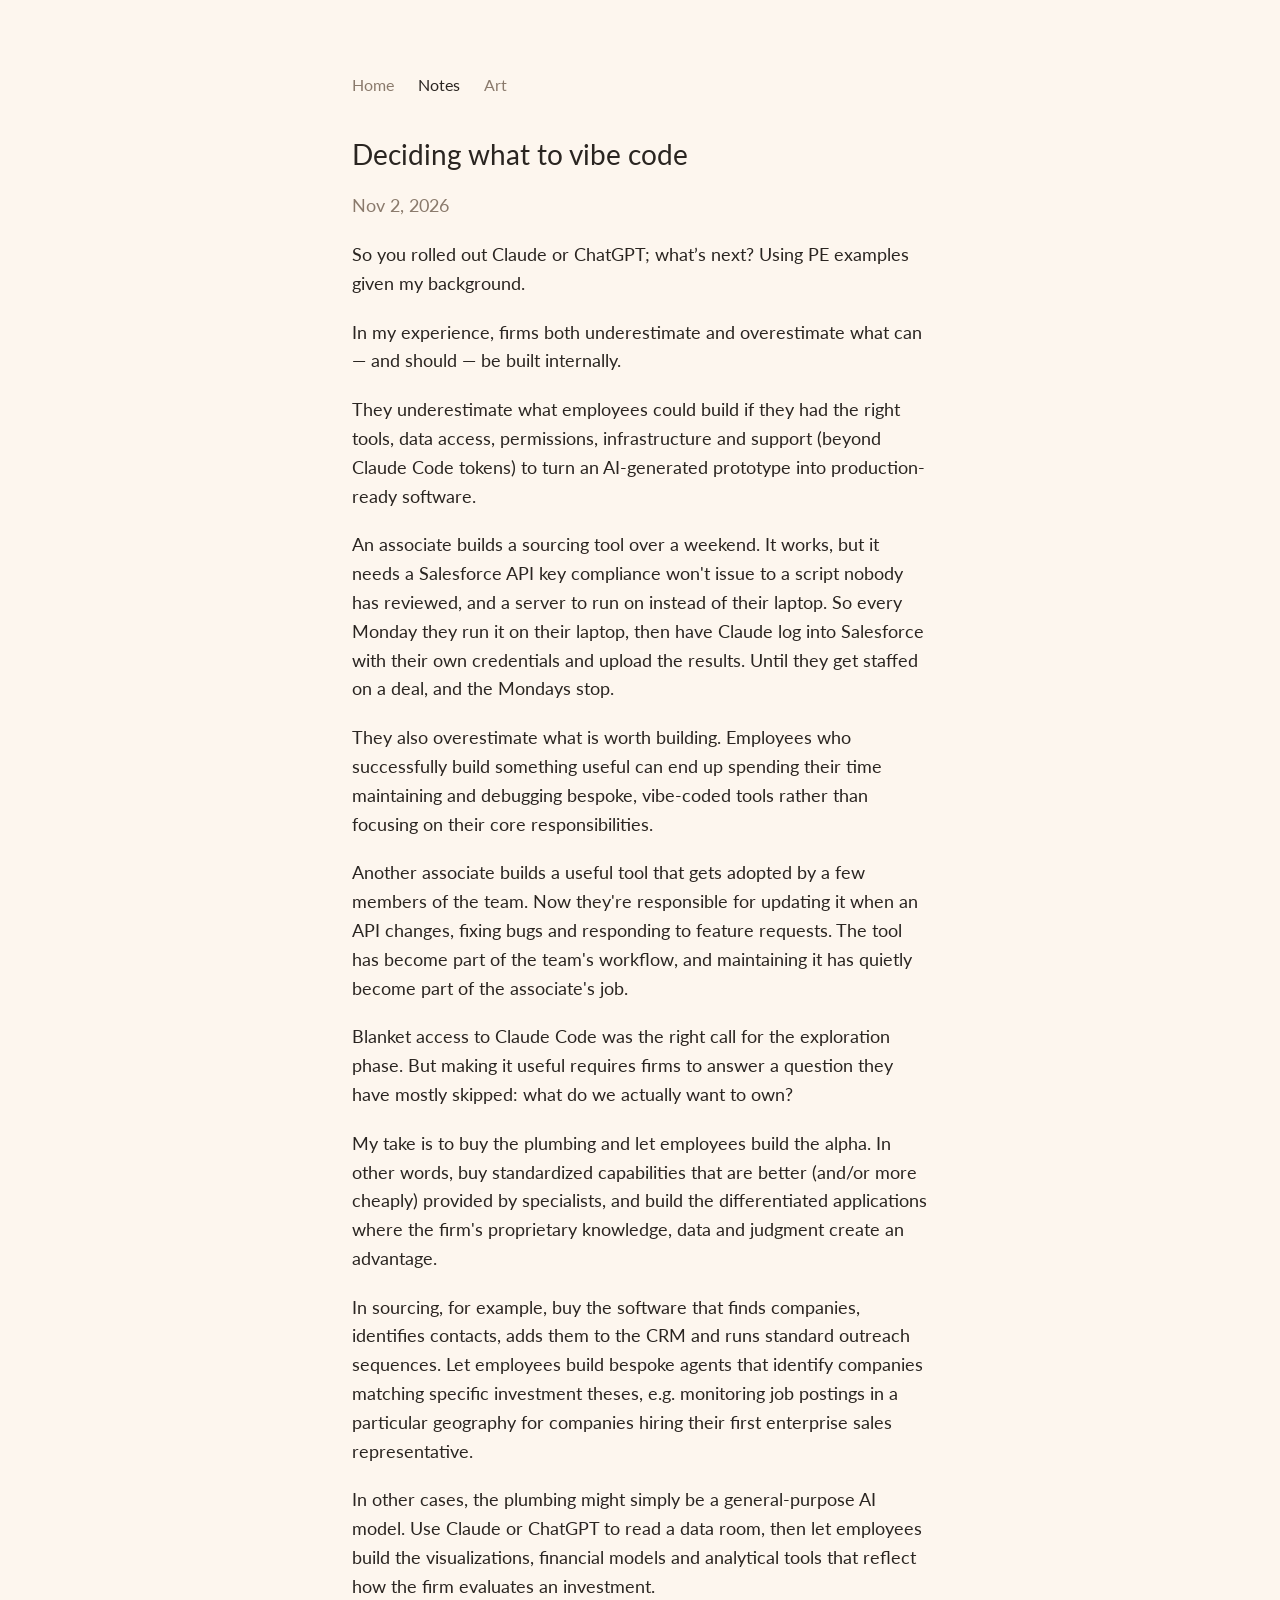
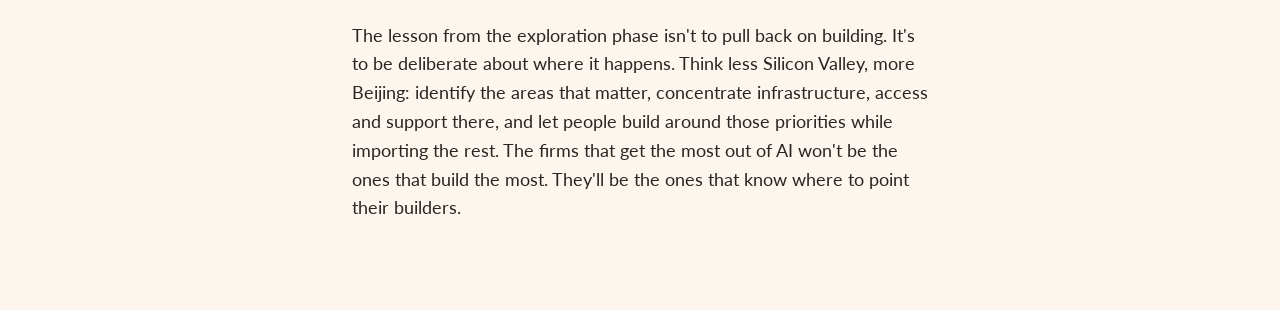
==== posts/deciding-what-to-vibe-code.html @ de211b29 "Create deciding-what-to-vibe-code.html" ====
<!doctype html>
<html lang="en">
<head>
<title>Deciding what to vibe code</title>
<meta charset="utf-8">
<meta name="viewport" content="width=device-width, initial-scale=1, viewport-fit=cover">
<link rel="stylesheet" href="https://fonts.googleapis.com/css2?family=Lato:ital,wght@0,400;0,700;1,400&display=swap">
<link rel="stylesheet" href="../style.css">
</head>
<body>
<div class="page">
  <nav aria-label="Pages">
    <a href="../index.html">Home</a>
    <a href="../writing.html" aria-current="page">Notes</a>
    <a href="../art.html">Art</a>
  </nav>
  <main>
    <h1>Deciding what to vibe code</h1>
    <p class="muted">Nov 2, 2026</p>
    <p>So you rolled out Claude or ChatGPT; what’s next? Using PE examples given my background.</p>
    <p>In my experience, firms both underestimate and overestimate what can — and should — be built internally.</p>
    <p>They underestimate what employees could build if they had the right tools, data access, permissions, infrastructure and support (beyond Claude Code tokens) to turn an AI-generated prototype into production-ready software.</p>
    <p>An associate builds a sourcing tool over a weekend. It works, but it needs a Salesforce API key compliance won&#x27;t issue to a script nobody has reviewed, and a server to run on instead of their laptop. So every Monday they run it on their laptop, then have Claude log into Salesforce with their own credentials and upload the results. Until they get staffed on a deal, and the Mondays stop.</p>
    <p>They also overestimate what is worth building. Employees who successfully build something useful can end up spending their time maintaining and debugging bespoke, vibe-coded tools rather than focusing on their core responsibilities.</p>
    <p>Another associate builds a useful tool that gets adopted by a few members of the team. Now they&#x27;re responsible for updating it when an API changes, fixing bugs and responding to feature requests. The tool has become part of the team&#x27;s workflow, and maintaining it has quietly become part of the associate&#x27;s job.</p>
    <p>Blanket access to Claude Code was the right call for the exploration phase. But making it useful requires firms to answer a question they have mostly skipped: what do we actually want to own?</p>
    <p>My take is to buy the plumbing and let employees build the alpha. In other words, buy standardized capabilities that are better (and/or more cheaply) provided by specialists, and build the differentiated applications where the firm&#x27;s proprietary knowledge, data and judgment create an advantage.</p>
    <p>In sourcing, for example, buy the software that finds companies, identifies contacts, adds them to the CRM and runs standard outreach sequences. Let employees build bespoke agents that identify companies matching specific investment theses, e.g. monitoring job postings in a particular geography for companies hiring their first enterprise sales representative.</p>
    <p>In other cases, the plumbing might simply be a general-purpose AI model. Use Claude or ChatGPT to read a data room, then let employees build the visualizations, financial models and analytical tools that reflect how the firm evaluates an investment.</p>
    <p>The lesson from the exploration phase isn&#x27;t to pull back on building. It&#x27;s to be deliberate about where it happens. Think less Silicon Valley, more Beijing: identify the areas that matter, concentrate infrastructure, access and support there, and let people build around those priorities while importing the rest. The firms that get the most out of AI won&#x27;t be the ones that build the most. They&#x27;ll be the ones that know where to point their builders.</p>
  </main>
</div>
</body>
</html>
---- style.css ----
:root {
  --bg: #fdf6ee; --fg: #2a2521; --muted: #8a7a6c; --rule: #ecdfd2; --accent: #c2622a;
  --body: Lato, "Segoe UI", Calibri, sans-serif;
}
@media (prefers-color-scheme: dark) {
  :root:not([data-theme="light"]) { --bg: #1e1915; --fg: #f1e9e0; --muted: #a2948a; --rule: #342c26; --accent: #e8955f; color-scheme: dark; }
}
:root[data-theme="dark"] { --bg: #1e1915; --fg: #f1e9e0; --muted: #a2948a; --rule: #342c26; --accent: #e8955f; color-scheme: dark; }
body {
  background: var(--bg); color: var(--fg);
  font-family: var(--body); font-size: 1.125rem; line-height: 1.6;
  padding-left: max(16px, env(safe-area-inset-left, 0px));
  padding-right: max(16px, env(safe-area-inset-right, 0px));
  padding-block: 0;
}
.page { max-width: 36rem; margin: 0 auto; padding-block: 4rem 5rem; display: grid; gap: 2.5rem; }
nav { display: flex; gap: 1.5rem; font-size: 1rem; }
nav a { color: var(--muted); text-decoration: none; }
nav a:hover, nav a[aria-current="page"] { color: var(--fg); }
h1 { font-size: 1.75rem; font-weight: 400; margin: 0; line-height: 1.2; text-wrap: balance; }
p { margin: 0; }
main { display: grid; gap: 1.25rem; }
a { color: var(--accent); text-decoration: underline; text-decoration-thickness: 1px; text-underline-offset: 3px; }
a:focus-visible { outline: 2px solid var(--accent); outline-offset: 3px; }
.muted { color: var(--muted); }
ul.posts { list-style: none; margin: 0; padding: 0; display: grid; }
ul.posts li { display: flex; flex-wrap: wrap; justify-content: space-between; gap: 0.25rem 1rem; padding-block: 0.75rem; border-bottom: 1px solid var(--rule); }
ul.posts li a { color: var(--fg); text-decoration: none; min-width: 0; }
ul.posts li a:hover { color: var(--accent); }
ul.posts time { color: var(--muted); font-size: 0.95rem; font-variant-numeric: tabular-nums; }
.art { display: grid; grid-template-columns: repeat(auto-fill, minmax(10rem, 1fr)); gap: 1rem; }
.art img { width: 100%; max-width: 100%; height: auto; display: block; }
.art figcaption { color: var(--muted); font-size: 0.95rem; margin-top: 0.35rem; }
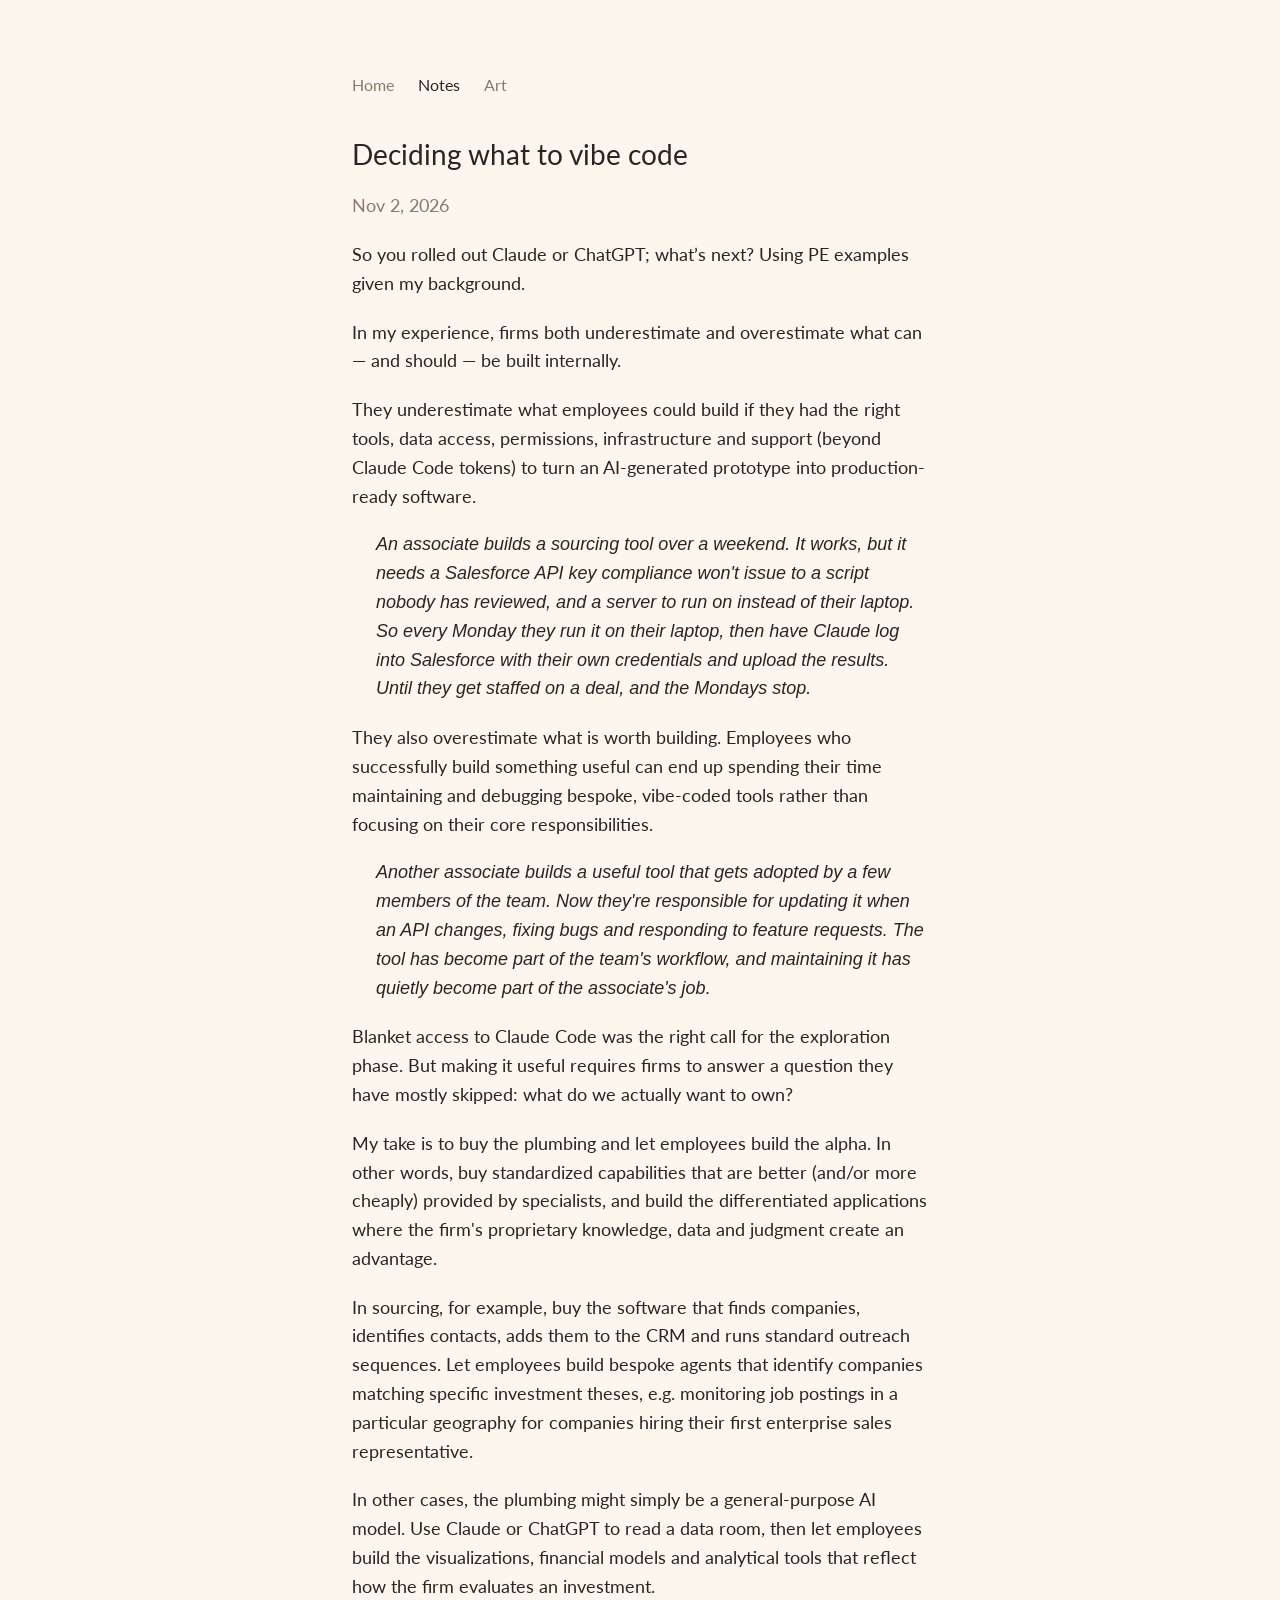
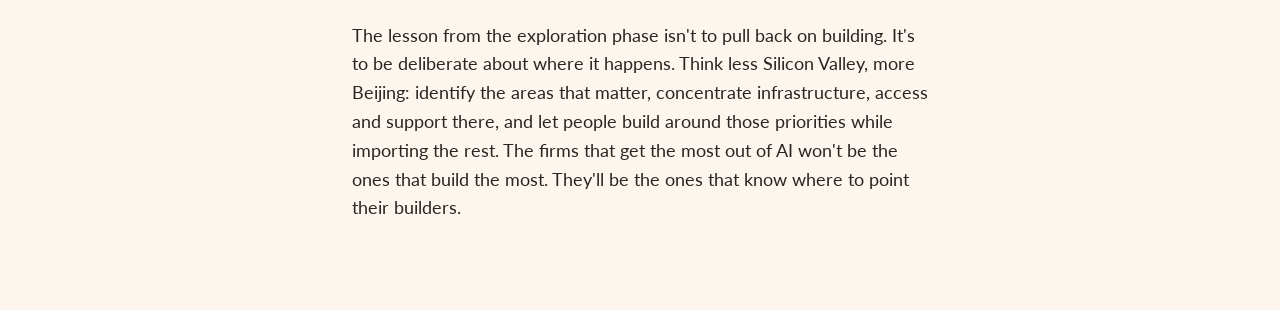
==== commit 6c5cda74: "Update deciding-what-to-vibe-code.html" ====
--- a/posts/deciding-what-to-vibe-code.html
+++ b/posts/deciding-what-to-vibe-code.html
@@ -20,9 +20,9 @@
     <p>So you rolled out Claude or ChatGPT; what’s next? Using PE examples given my background.</p>
     <p>In my experience, firms both underestimate and overestimate what can — and should — be built internally.</p>
     <p>They underestimate what employees could build if they had the right tools, data access, permissions, infrastructure and support (beyond Claude Code tokens) to turn an AI-generated prototype into production-ready software.</p>
-    <p>An associate builds a sourcing tool over a weekend. It works, but it needs a Salesforce API key compliance won&#x27;t issue to a script nobody has reviewed, and a server to run on instead of their laptop. So every Monday they run it on their laptop, then have Claude log into Salesforce with their own credentials and upload the results. Until they get staffed on a deal, and the Mondays stop.</p>
+    <p class="example">An associate builds a sourcing tool over a weekend. It works, but it needs a Salesforce API key compliance won&#x27;t issue to a script nobody has reviewed, and a server to run on instead of their laptop. So every Monday they run it on their laptop, then have Claude log into Salesforce with their own credentials and upload the results. Until they get staffed on a deal, and the Mondays stop.</p>
     <p>They also overestimate what is worth building. Employees who successfully build something useful can end up spending their time maintaining and debugging bespoke, vibe-coded tools rather than focusing on their core responsibilities.</p>
-    <p>Another associate builds a useful tool that gets adopted by a few members of the team. Now they&#x27;re responsible for updating it when an API changes, fixing bugs and responding to feature requests. The tool has become part of the team&#x27;s workflow, and maintaining it has quietly become part of the associate&#x27;s job.</p>
+    <p class="example">Another associate builds a useful tool that gets adopted by a few members of the team. Now they&#x27;re responsible for updating it when an API changes, fixing bugs and responding to feature requests. The tool has become part of the team&#x27;s workflow, and maintaining it has quietly become part of the associate&#x27;s job.</p>
     <p>Blanket access to Claude Code was the right call for the exploration phase. But making it useful requires firms to answer a question they have mostly skipped: what do we actually want to own?</p>
     <p>My take is to buy the plumbing and let employees build the alpha. In other words, buy standardized capabilities that are better (and/or more cheaply) provided by specialists, and build the differentiated applications where the firm&#x27;s proprietary knowledge, data and judgment create an advantage.</p>
     <p>In sourcing, for example, buy the software that finds companies, identifies contacts, adds them to the CRM and runs standard outreach sequences. Let employees build bespoke agents that identify companies matching specific investment theses, e.g. monitoring job postings in a particular geography for companies hiring their first enterprise sales representative.</p>
--- a/style.css
+++ b/style.css
@@ -23,6 +23,7 @@
 a { color: var(--accent); text-decoration: underline; text-decoration-thickness: 1px; text-underline-offset: 3px; }
 a:focus-visible { outline: 2px solid var(--accent); outline-offset: 3px; }
 .muted { color: var(--muted); }
+.example { font-style: italic; margin-left: 1.5rem; }
 ul.posts { list-style: none; margin: 0; padding: 0; display: grid; }
 ul.posts li { display: flex; flex-wrap: wrap; justify-content: space-between; gap: 0.25rem 1rem; padding-block: 0.75rem; border-bottom: 1px solid var(--rule); }
 ul.posts li a { color: var(--fg); text-decoration: none; min-width: 0; }
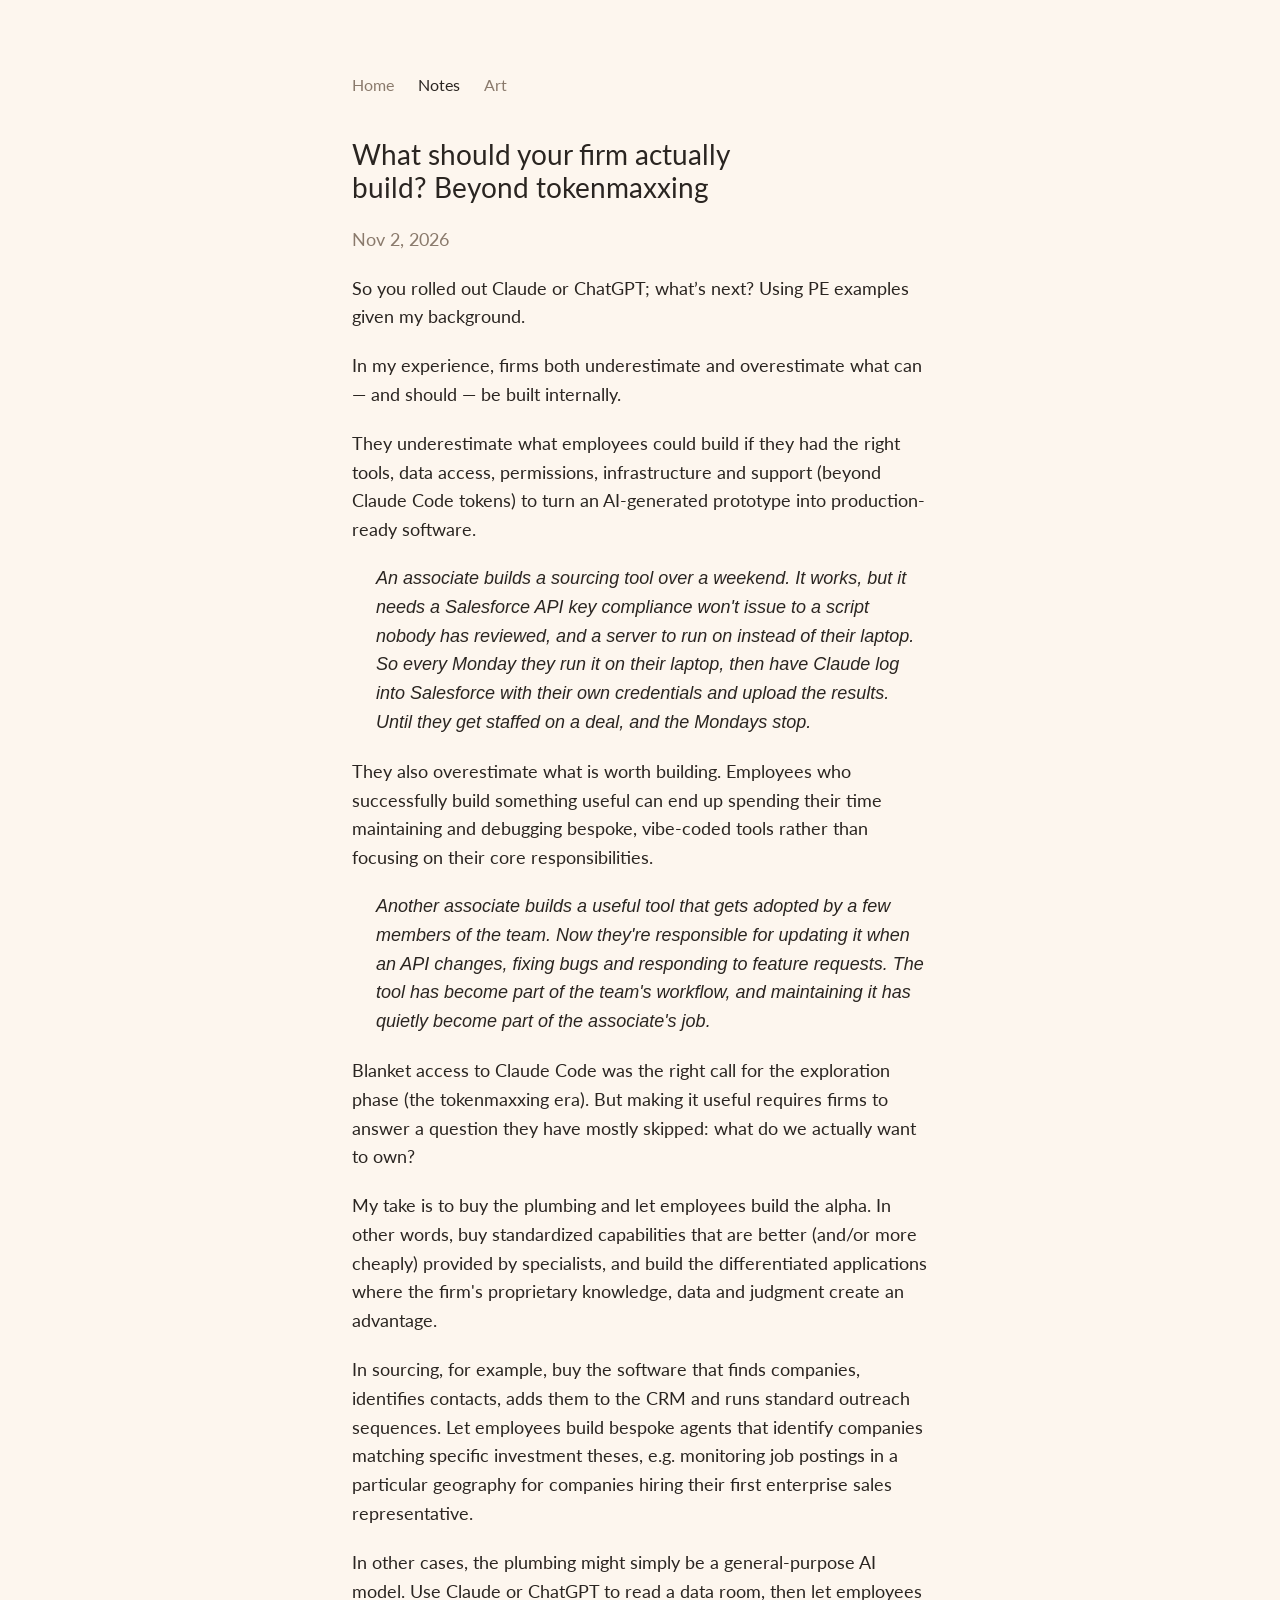
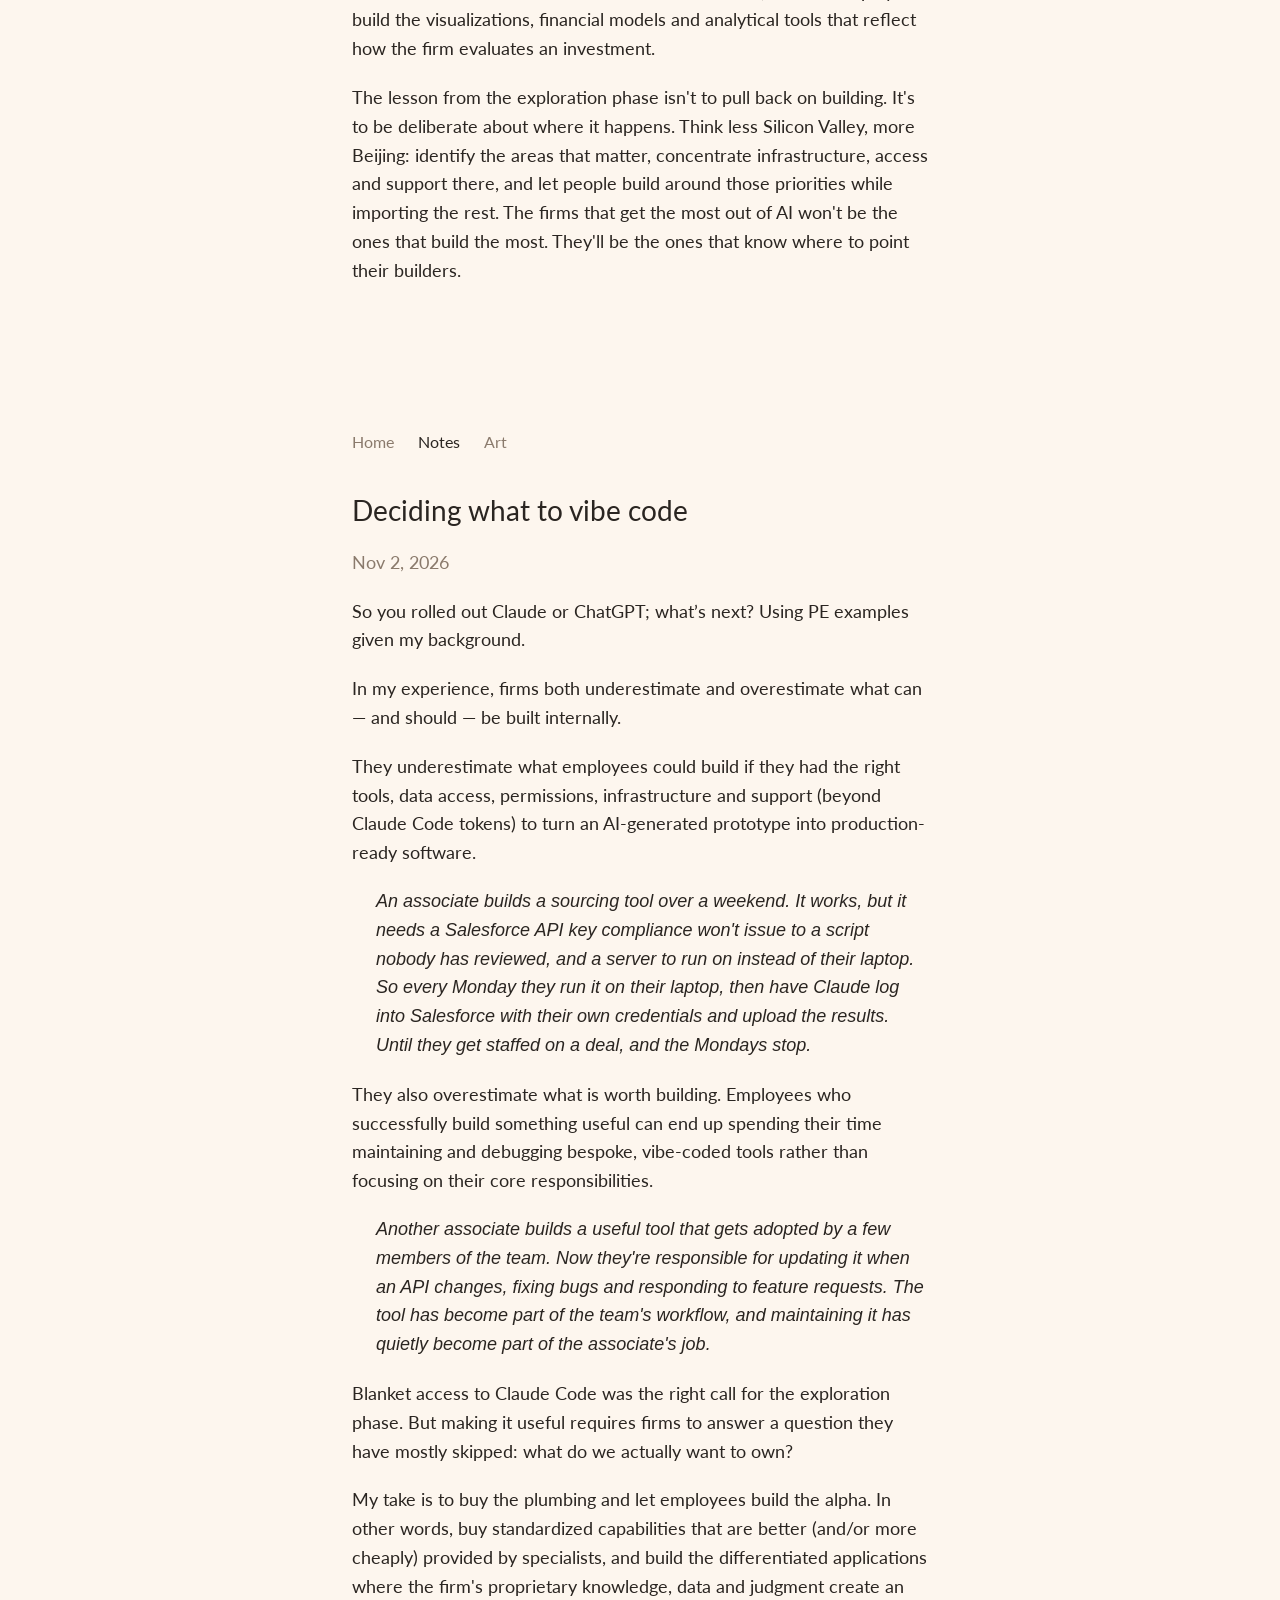
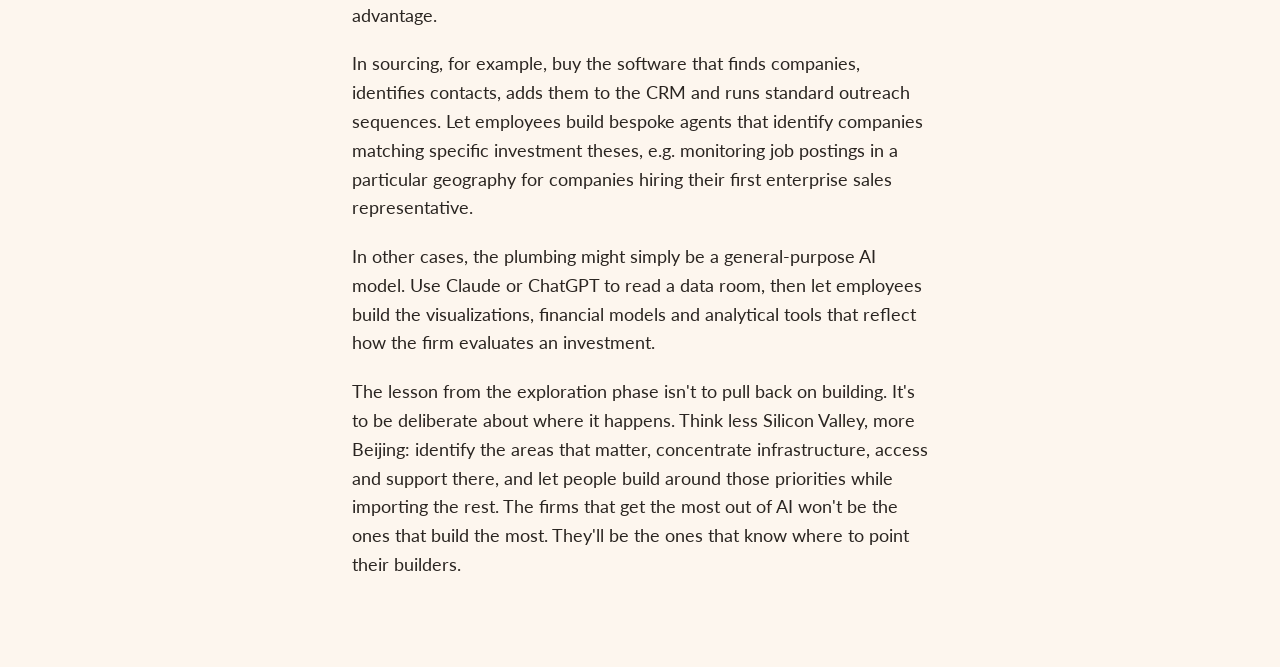
==== commit c77c173c: "Update deciding-what-to-vibe-code.html" ====
--- a/posts/deciding-what-to-vibe-code.html
+++ b/posts/deciding-what-to-vibe-code.html
@@ -1,3 +1,37 @@
+<!doctype html>
+<html lang="en">
+<head>
+<title>What should your firm actually build? Beyond tokenmaxxing</title>
+<meta charset="utf-8">
+<meta name="viewport" content="width=device-width, initial-scale=1, viewport-fit=cover">
+<link rel="stylesheet" href="https://fonts.googleapis.com/css2?family=Lato:ital,wght@0,400;0,700;1,400&display=swap">
+<link rel="stylesheet" href="../style.css?v=4">
+</head>
+<body>
+<div class="page">
+  <nav aria-label="Pages">
+    <a href="../index.html">Home</a>
+    <a href="../writing.html" aria-current="page">Notes</a>
+    <a href="../art.html">Art</a>
+  </nav>
+  <main>
+    <h1>What should your firm actually build? Beyond tokenmaxxing</h1>
+    <p class="muted">Nov 2, 2026</p>
+    <p>So you rolled out Claude or ChatGPT; what’s next? Using PE examples given my background.</p>
+    <p>In my experience, firms both underestimate and overestimate what can — and should — be built internally.</p>
+    <p>They underestimate what employees could build if they had the right tools, data access, permissions, infrastructure and support (beyond Claude Code tokens) to turn an AI-generated prototype into production-ready software.</p>
+    <p class="example">An associate builds a sourcing tool over a weekend. It works, but it needs a Salesforce API key compliance won&#x27;t issue to a script nobody has reviewed, and a server to run on instead of their laptop. So every Monday they run it on their laptop, then have Claude log into Salesforce with their own credentials and upload the results. Until they get staffed on a deal, and the Mondays stop.</p>
+    <p>They also overestimate what is worth building. Employees who successfully build something useful can end up spending their time maintaining and debugging bespoke, vibe-coded tools rather than focusing on their core responsibilities.</p>
+    <p class="example">Another associate builds a useful tool that gets adopted by a few members of the team. Now they&#x27;re responsible for updating it when an API changes, fixing bugs and responding to feature requests. The tool has become part of the team&#x27;s workflow, and maintaining it has quietly become part of the associate&#x27;s job.</p>
+    <p>Blanket access to Claude Code was the right call for the exploration phase (the tokenmaxxing era). But making it useful requires firms to answer a question they have mostly skipped: what do we actually want to own?</p>
+    <p>My take is to buy the plumbing and let employees build the alpha. In other words, buy standardized capabilities that are better (and/or more cheaply) provided by specialists, and build the differentiated applications where the firm&#x27;s proprietary knowledge, data and judgment create an advantage.</p>
+    <p>In sourcing, for example, buy the software that finds companies, identifies contacts, adds them to the CRM and runs standard outreach sequences. Let employees build bespoke agents that identify companies matching specific investment theses, e.g. monitoring job postings in a particular geography for companies hiring their first enterprise sales representative.</p>
+    <p>In other cases, the plumbing might simply be a general-purpose AI model. Use Claude or ChatGPT to read a data room, then let employees build the visualizations, financial models and analytical tools that reflect how the firm evaluates an investment.</p>
+    <p>The lesson from the exploration phase isn&#x27;t to pull back on building. It&#x27;s to be deliberate about where it happens. Think less Silicon Valley, more Beijing: identify the areas that matter, concentrate infrastructure, access and support there, and let people build around those priorities while importing the rest. The firms that get the most out of AI won&#x27;t be the ones that build the most. They&#x27;ll be the ones that know where to point their builders.</p>
+  </main>
+</div>
+</body>
+</html>
 <!doctype html>
 <html lang="en">
 <head>
@@ -5,7 +39,7 @@
 <meta charset="utf-8">
 <meta name="viewport" content="width=device-width, initial-scale=1, viewport-fit=cover">
 <link rel="stylesheet" href="https://fonts.googleapis.com/css2?family=Lato:ital,wght@0,400;0,700;1,400&display=swap">
-<link rel="stylesheet" href="../style.css">
+<link rel="stylesheet" href="../style.css?v=2">
 </head>
 <body>
 <div class="page">
--- a/style.css
+++ b/style.css
@@ -24,6 +24,7 @@
 a:focus-visible { outline: 2px solid var(--accent); outline-offset: 3px; }
 .muted { color: var(--muted); }
 .example { font-style: italic; margin-left: 1.5rem; }
+main ul:not(.posts) { margin: 0; padding-left: 1.25rem; display: grid; gap: 0.5rem; }
 ul.posts { list-style: none; margin: 0; padding: 0; display: grid; }
 ul.posts li { display: flex; flex-wrap: wrap; justify-content: space-between; gap: 0.25rem 1rem; padding-block: 0.75rem; border-bottom: 1px solid var(--rule); }
 ul.posts li a { color: var(--fg); text-decoration: none; min-width: 0; }
--- a/style.css
+++ b/style.css
@@ -24,6 +24,7 @@
 a:focus-visible { outline: 2px solid var(--accent); outline-offset: 3px; }
 .muted { color: var(--muted); }
 .example { font-style: italic; margin-left: 1.5rem; }
+main ul:not(.posts) { margin: 0; padding-left: 1.25rem; display: grid; gap: 0.5rem; }
 ul.posts { list-style: none; margin: 0; padding: 0; display: grid; }
 ul.posts li { display: flex; flex-wrap: wrap; justify-content: space-between; gap: 0.25rem 1rem; padding-block: 0.75rem; border-bottom: 1px solid var(--rule); }
 ul.posts li a { color: var(--fg); text-decoration: none; min-width: 0; }
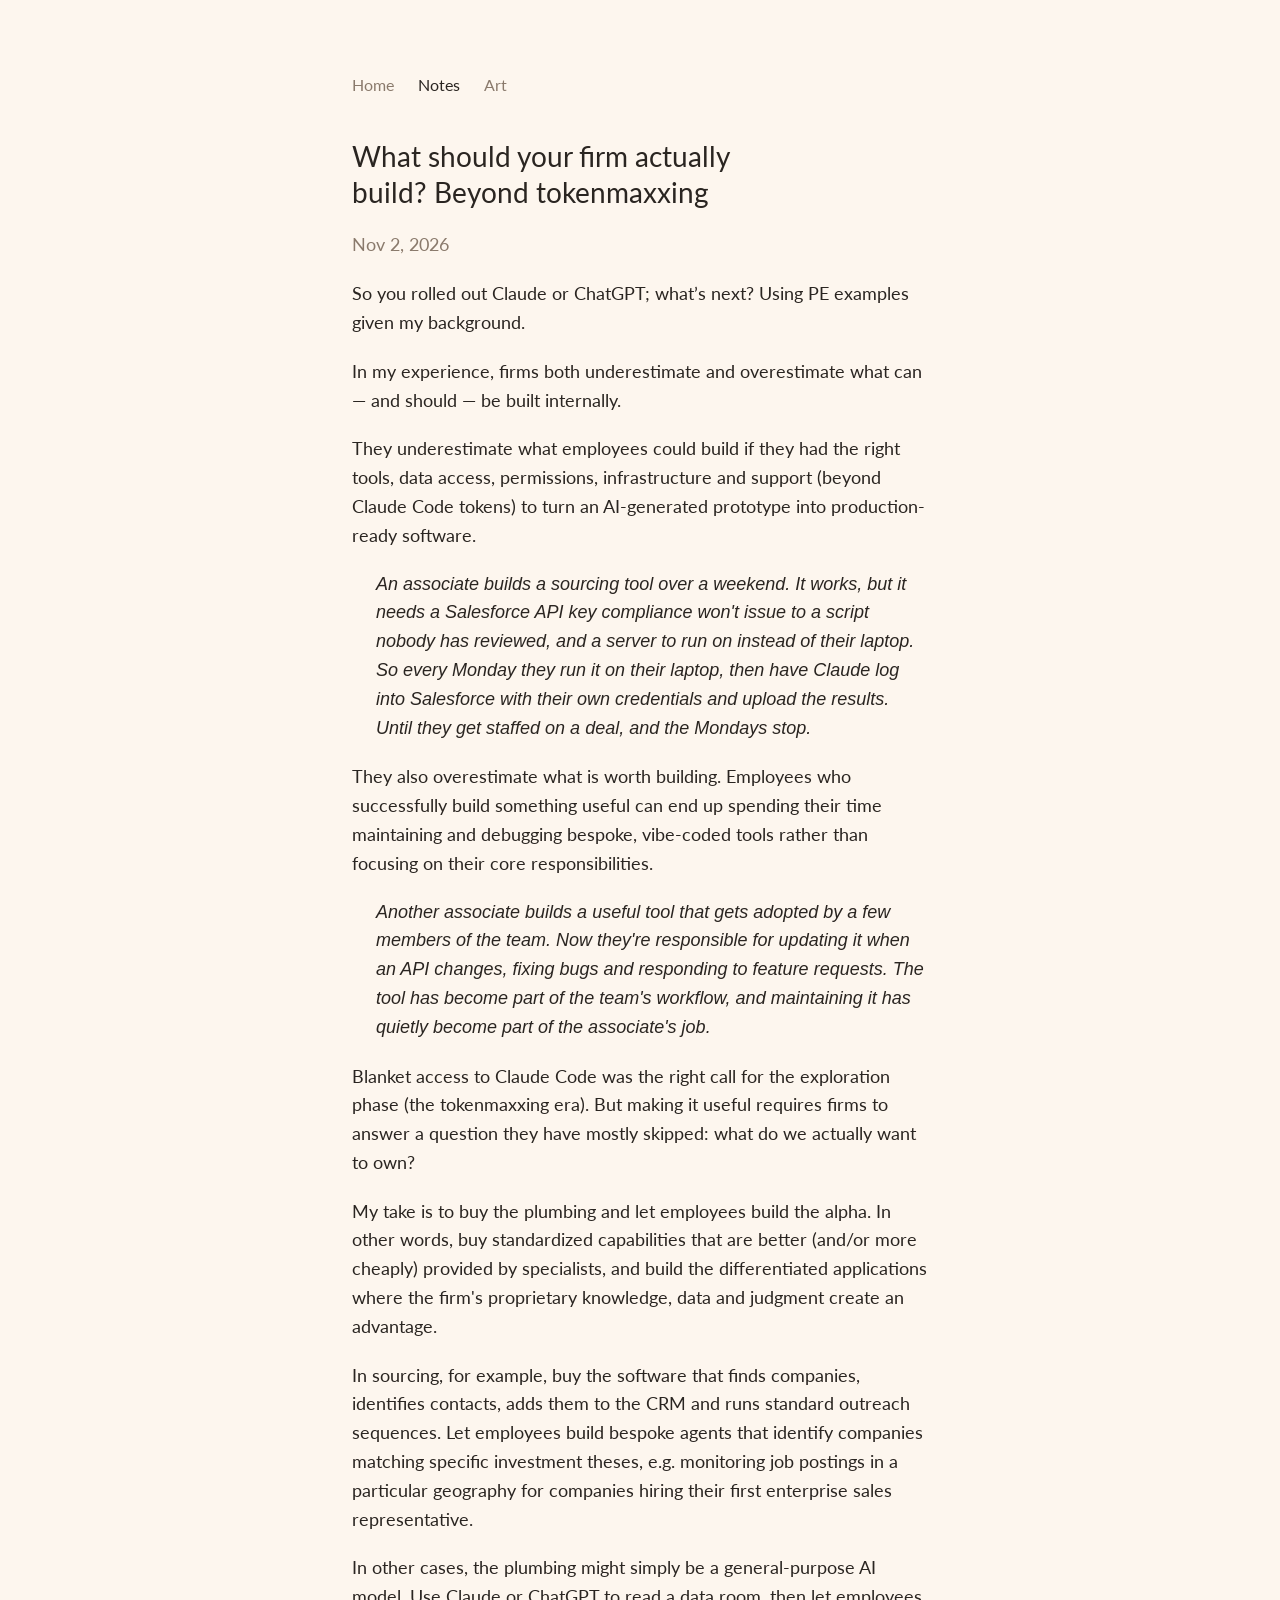
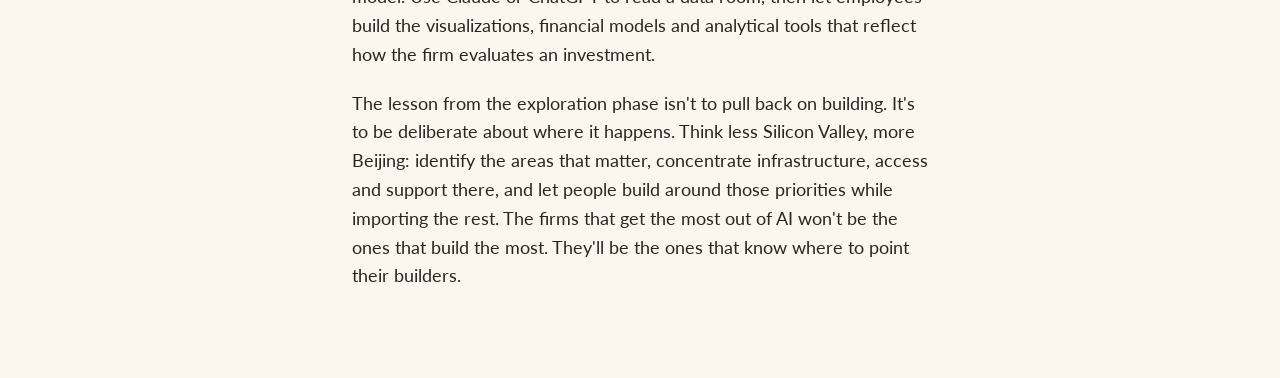
==== commit 70f75e26: "Update deciding-what-to-vibe-code.html" ====
--- a/posts/deciding-what-to-vibe-code.html
+++ b/posts/deciding-what-to-vibe-code.html
@@ -32,37 +32,3 @@
 </div>
 </body>
 </html>
-<!doctype html>
-<html lang="en">
-<head>
-<title>Deciding what to vibe code</title>
-<meta charset="utf-8">
-<meta name="viewport" content="width=device-width, initial-scale=1, viewport-fit=cover">
-<link rel="stylesheet" href="https://fonts.googleapis.com/css2?family=Lato:ital,wght@0,400;0,700;1,400&display=swap">
-<link rel="stylesheet" href="../style.css?v=2">
-</head>
-<body>
-<div class="page">
-  <nav aria-label="Pages">
-    <a href="../index.html">Home</a>
-    <a href="../writing.html" aria-current="page">Notes</a>
-    <a href="../art.html">Art</a>
-  </nav>
-  <main>
-    <h1>Deciding what to vibe code</h1>
-    <p class="muted">Nov 2, 2026</p>
-    <p>So you rolled out Claude or ChatGPT; what’s next? Using PE examples given my background.</p>
-    <p>In my experience, firms both underestimate and overestimate what can — and should — be built internally.</p>
-    <p>They underestimate what employees could build if they had the right tools, data access, permissions, infrastructure and support (beyond Claude Code tokens) to turn an AI-generated prototype into production-ready software.</p>
-    <p class="example">An associate builds a sourcing tool over a weekend. It works, but it needs a Salesforce API key compliance won&#x27;t issue to a script nobody has reviewed, and a server to run on instead of their laptop. So every Monday they run it on their laptop, then have Claude log into Salesforce with their own credentials and upload the results. Until they get staffed on a deal, and the Mondays stop.</p>
-    <p>They also overestimate what is worth building. Employees who successfully build something useful can end up spending their time maintaining and debugging bespoke, vibe-coded tools rather than focusing on their core responsibilities.</p>
-    <p class="example">Another associate builds a useful tool that gets adopted by a few members of the team. Now they&#x27;re responsible for updating it when an API changes, fixing bugs and responding to feature requests. The tool has become part of the team&#x27;s workflow, and maintaining it has quietly become part of the associate&#x27;s job.</p>
-    <p>Blanket access to Claude Code was the right call for the exploration phase. But making it useful requires firms to answer a question they have mostly skipped: what do we actually want to own?</p>
-    <p>My take is to buy the plumbing and let employees build the alpha. In other words, buy standardized capabilities that are better (and/or more cheaply) provided by specialists, and build the differentiated applications where the firm&#x27;s proprietary knowledge, data and judgment create an advantage.</p>
-    <p>In sourcing, for example, buy the software that finds companies, identifies contacts, adds them to the CRM and runs standard outreach sequences. Let employees build bespoke agents that identify companies matching specific investment theses, e.g. monitoring job postings in a particular geography for companies hiring their first enterprise sales representative.</p>
-    <p>In other cases, the plumbing might simply be a general-purpose AI model. Use Claude or ChatGPT to read a data room, then let employees build the visualizations, financial models and analytical tools that reflect how the firm evaluates an investment.</p>
-    <p>The lesson from the exploration phase isn&#x27;t to pull back on building. It&#x27;s to be deliberate about where it happens. Think less Silicon Valley, more Beijing: identify the areas that matter, concentrate infrastructure, access and support there, and let people build around those priorities while importing the rest. The firms that get the most out of AI won&#x27;t be the ones that build the most. They&#x27;ll be the ones that know where to point their builders.</p>
-  </main>
-</div>
-</body>
-</html>
--- a/style.css
+++ b/style.css
@@ -17,7 +17,7 @@
 nav { display: flex; gap: 1.5rem; font-size: 1rem; }
 nav a { color: var(--muted); text-decoration: none; }
 nav a:hover, nav a[aria-current="page"] { color: var(--fg); }
-h1 { font-size: 1.75rem; font-weight: 400; margin: 0; line-height: 1.2; text-wrap: balance; }
+h1 { font-size: 1.75rem; font-weight: 400; margin: 0; line-height: 1.3; text-wrap: balance; }
 p { margin: 0; }
 main { display: grid; gap: 1.25rem; }
 a { color: var(--accent); text-decoration: underline; text-decoration-thickness: 1px; text-underline-offset: 3px; }
@@ -26,7 +26,7 @@
 .example { font-style: italic; margin-left: 1.5rem; }
 main ul:not(.posts) { margin: 0; padding-left: 1.25rem; display: grid; gap: 0.5rem; }
 ul.posts { list-style: none; margin: 0; padding: 0; display: grid; }
-ul.posts li { display: flex; flex-wrap: wrap; justify-content: space-between; gap: 0.25rem 1rem; padding-block: 0.75rem; border-bottom: 1px solid var(--rule); }
+ul.posts li { display: grid; gap: 0.2rem; padding-block: 1rem; border-bottom: 1px solid var(--rule); }
 ul.posts li a { color: var(--fg); text-decoration: none; min-width: 0; }
 ul.posts li a:hover { color: var(--accent); }
 ul.posts time { color: var(--muted); font-size: 0.95rem; font-variant-numeric: tabular-nums; }
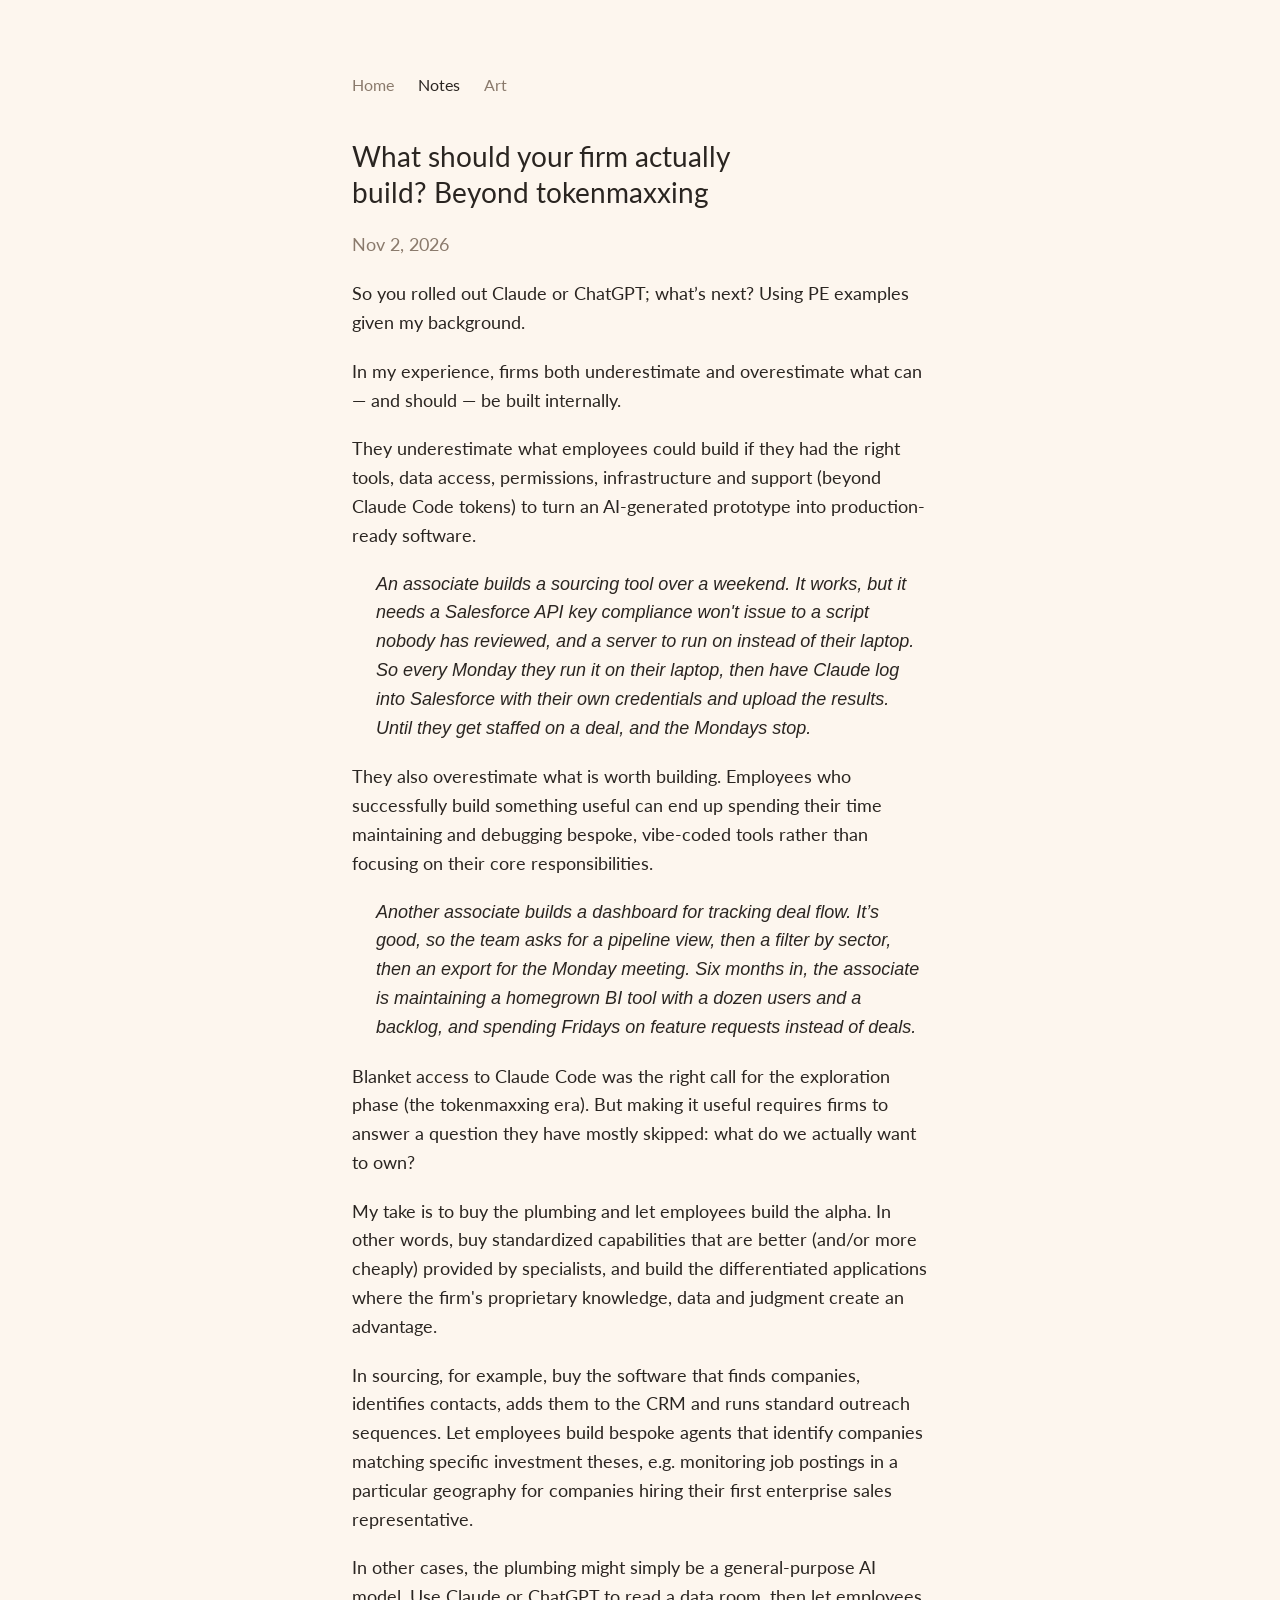
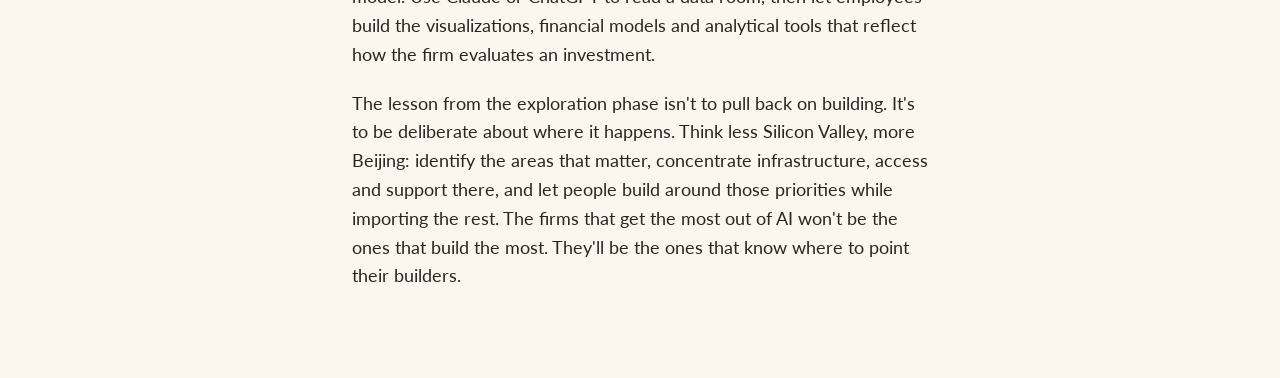
==== commit 9d348917: "Update deciding-what-to-vibe-code.html" ====
--- a/posts/deciding-what-to-vibe-code.html
+++ b/posts/deciding-what-to-vibe-code.html
@@ -22,7 +22,7 @@
     <p>They underestimate what employees could build if they had the right tools, data access, permissions, infrastructure and support (beyond Claude Code tokens) to turn an AI-generated prototype into production-ready software.</p>
     <p class="example">An associate builds a sourcing tool over a weekend. It works, but it needs a Salesforce API key compliance won&#x27;t issue to a script nobody has reviewed, and a server to run on instead of their laptop. So every Monday they run it on their laptop, then have Claude log into Salesforce with their own credentials and upload the results. Until they get staffed on a deal, and the Mondays stop.</p>
     <p>They also overestimate what is worth building. Employees who successfully build something useful can end up spending their time maintaining and debugging bespoke, vibe-coded tools rather than focusing on their core responsibilities.</p>
-    <p class="example">Another associate builds a useful tool that gets adopted by a few members of the team. Now they&#x27;re responsible for updating it when an API changes, fixing bugs and responding to feature requests. The tool has become part of the team&#x27;s workflow, and maintaining it has quietly become part of the associate&#x27;s job.</p>
+    <p class="example">Another associate builds a dashboard for tracking deal flow. It’s good, so the team asks for a pipeline view, then a filter by sector, then an export for the Monday meeting. Six months in, the associate is maintaining a homegrown BI tool with a dozen users and a backlog, and spending Fridays on feature requests instead of deals.</p>
     <p>Blanket access to Claude Code was the right call for the exploration phase (the tokenmaxxing era). But making it useful requires firms to answer a question they have mostly skipped: what do we actually want to own?</p>
     <p>My take is to buy the plumbing and let employees build the alpha. In other words, buy standardized capabilities that are better (and/or more cheaply) provided by specialists, and build the differentiated applications where the firm&#x27;s proprietary knowledge, data and judgment create an advantage.</p>
     <p>In sourcing, for example, buy the software that finds companies, identifies contacts, adds them to the CRM and runs standard outreach sequences. Let employees build bespoke agents that identify companies matching specific investment theses, e.g. monitoring job postings in a particular geography for companies hiring their first enterprise sales representative.</p>
